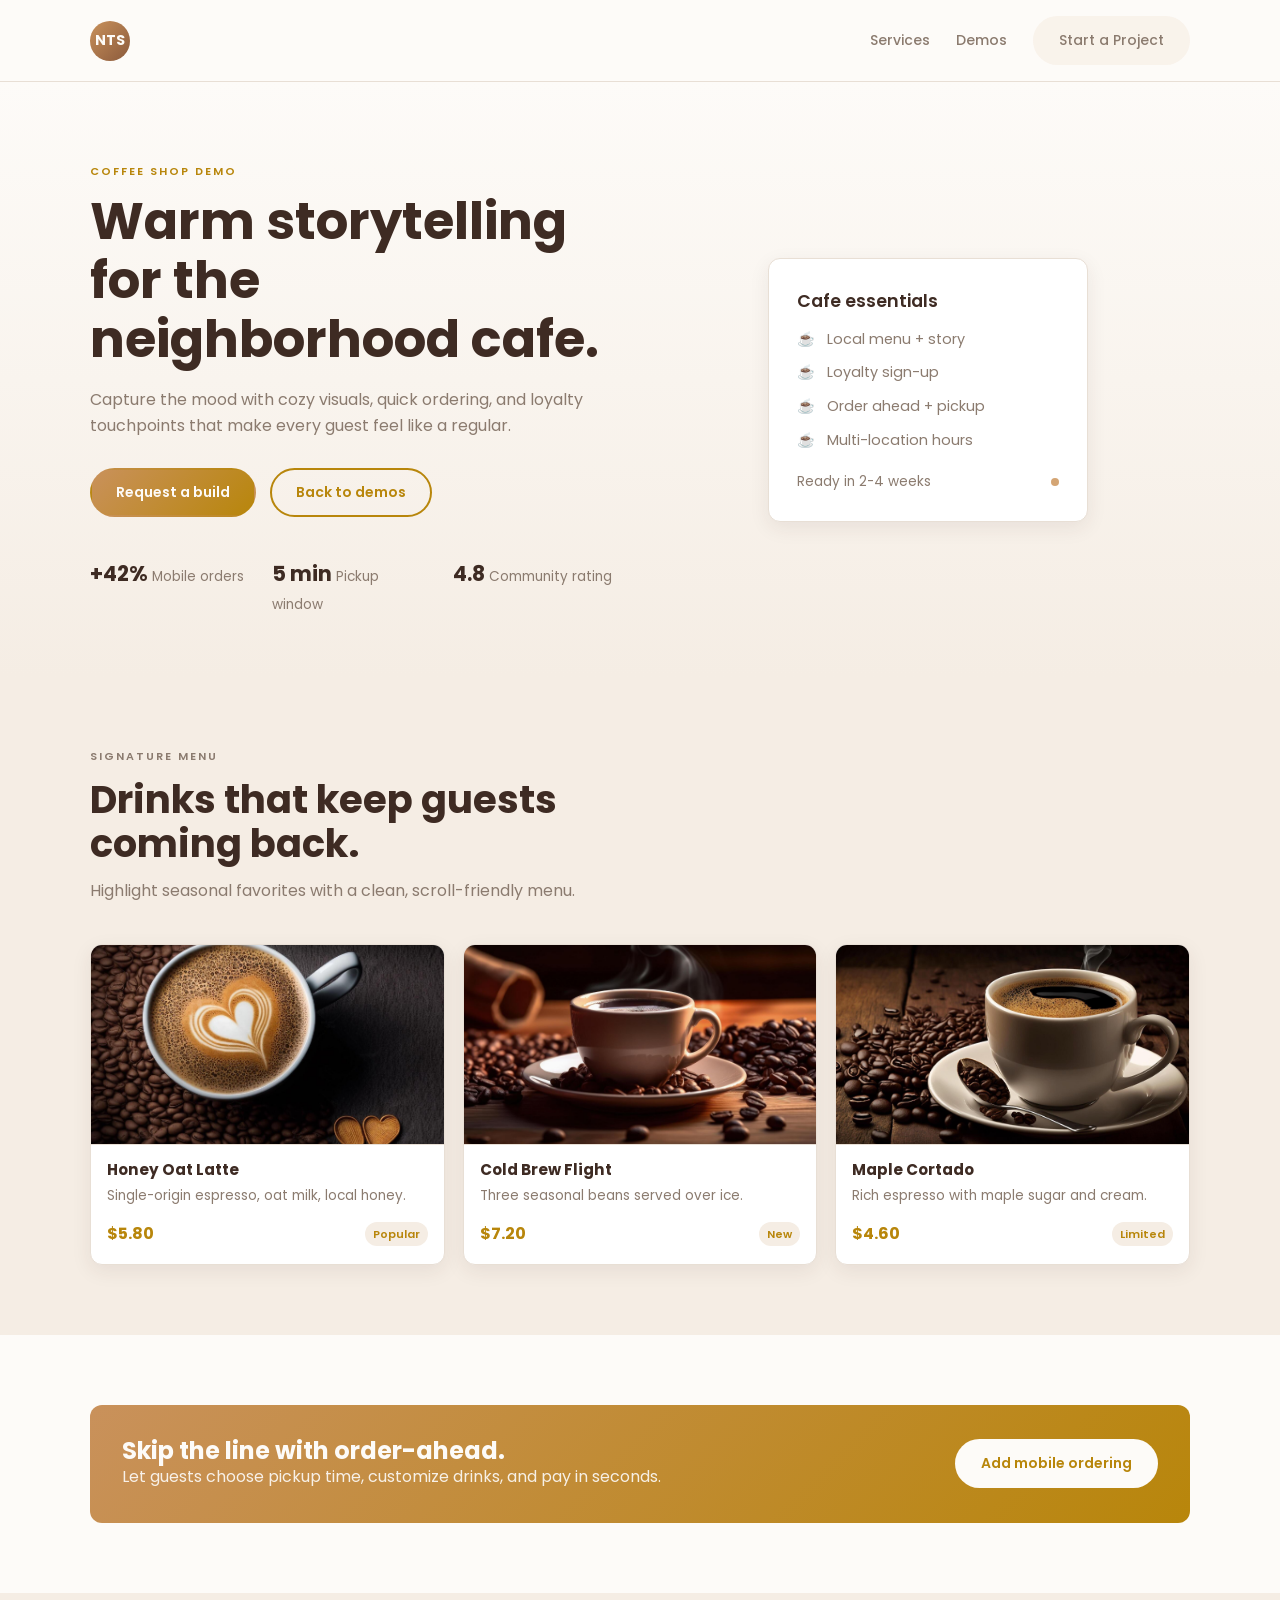
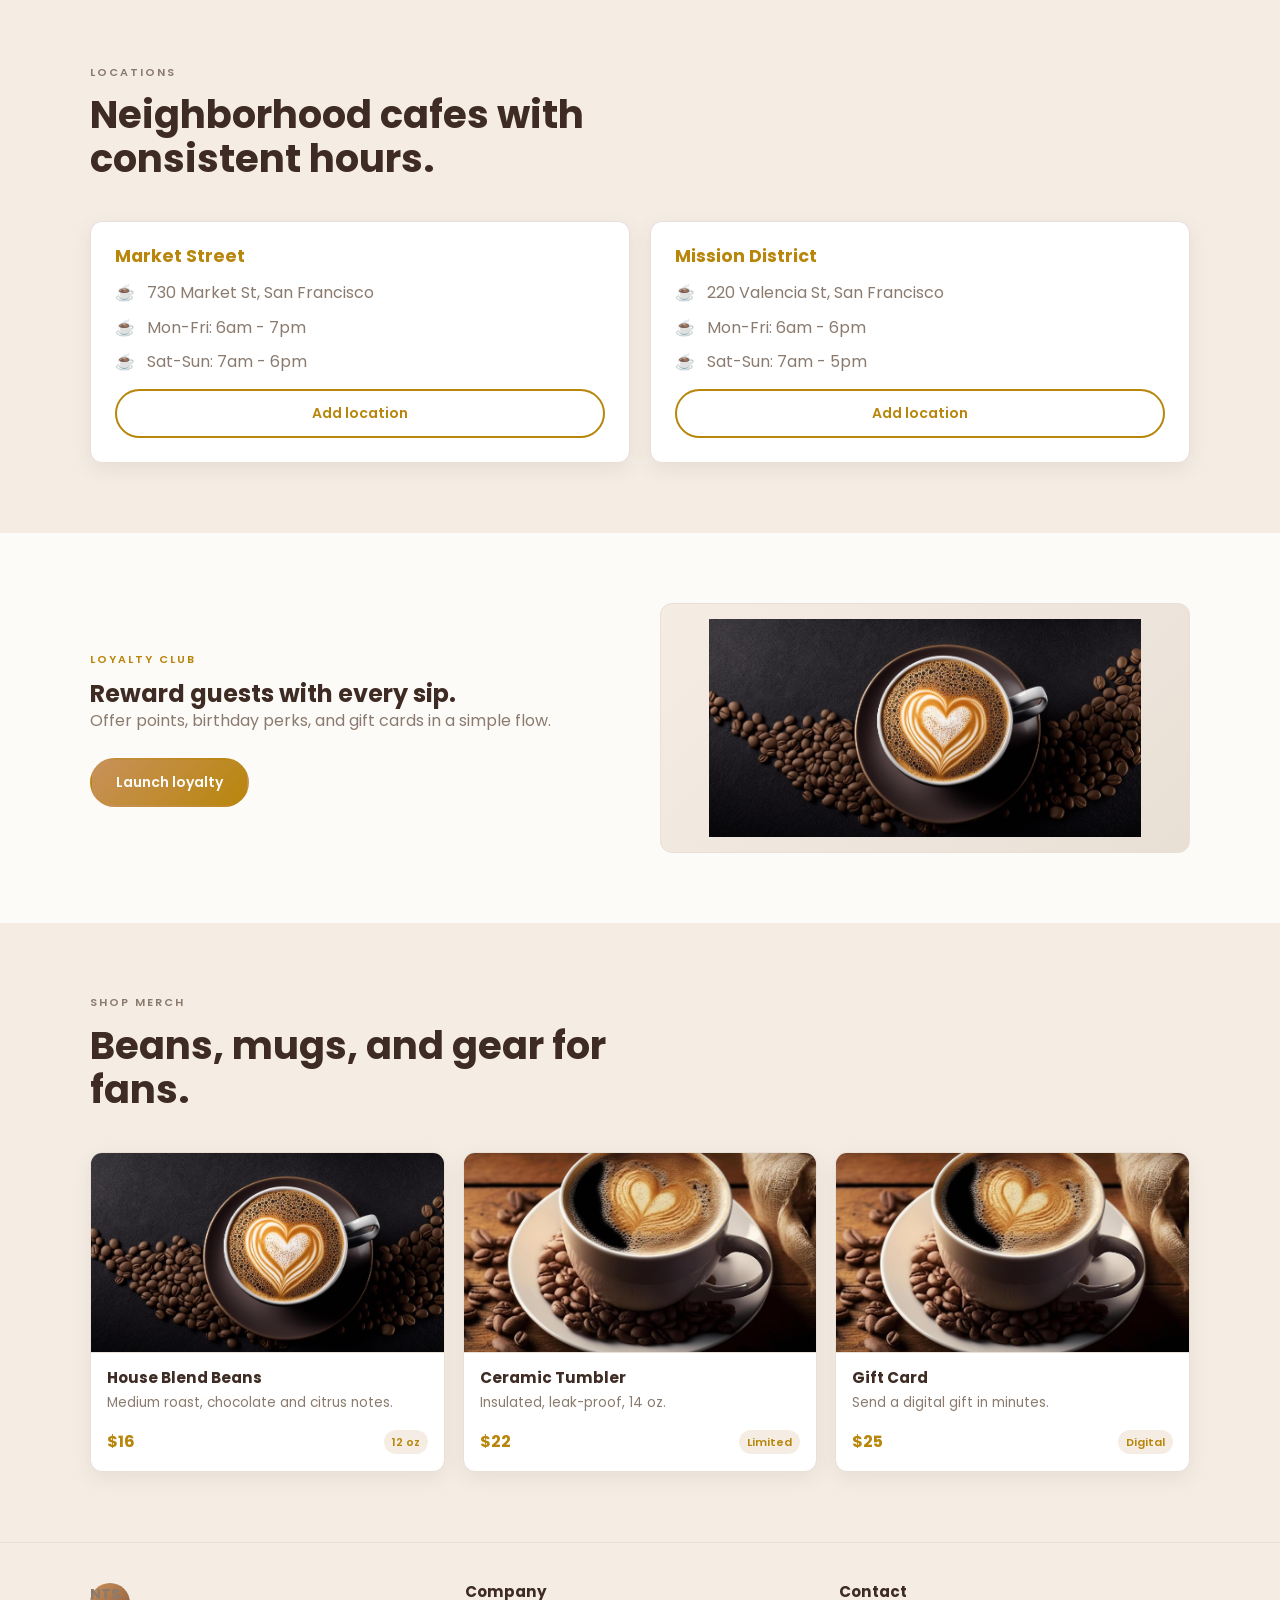
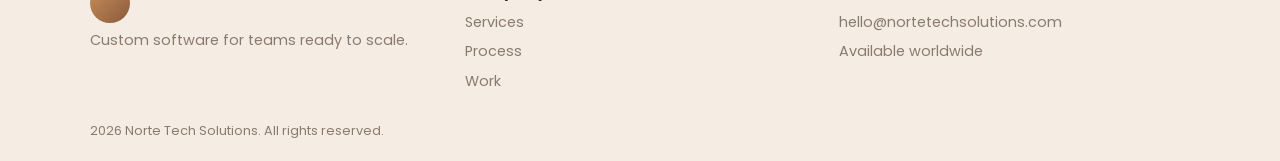
==== coffee-demo.html @ a68f6c1d "feat: coffee shop demo" ====
<!doctype html>
<html lang="en">
  <head>
    <meta charset="utf-8" />
    <meta name="viewport" content="width=device-width, initial-scale=1" />
    <title>Coffee Shop Demo | Norte Tech Solutions</title>
    <meta name="description" content="Coffee shop demo website by Norte Tech Solutions." />
    <link rel="preconnect" href="https://fonts.googleapis.com" />
    <link rel="preconnect" href="https://fonts.gstatic.com" crossorigin />
    <link href="https://fonts.googleapis.com/css2?family=Poppins:wght@400;500;600;700&display=swap" rel="stylesheet" />
    <link rel="stylesheet" href="coffee-styles.css" />
  </head>
  <body>
    <header class="site-header">
      <div class="container nav">
        <a class="brand" href="index.html" aria-label="Norte Tech Solutions">
          <span class="brand-mark">NTS</span>
          <span class="brand-text">
            <span class="brand-name">Norte Tech</span>
            <span class="brand-sub">Solutions</span>
          </span>
        </a>
        <nav class="nav-links" aria-label="Primary">
          <a href="index.html#services">Services</a>
          <a href="index.html#demos">Demos</a>
          <a href="index.html#contact" class="btn btn-light">Start a Project</a>
        </nav>
        <button class="nav-toggle" aria-label="Open menu">
          <span></span><span></span><span></span>
        </button>
      </div>
    </header>

    <main id="top">
      <section class="hero">
        <div class="container hero-grid">
          <div class="hero-copy">
            <p class="eyebrow">Coffee shop demo</p>
            <h1>Warm storytelling for the neighborhood cafe.</h1>
            <p class="lead">
              Capture the mood with cozy visuals, quick ordering, and loyalty touchpoints that make
              every guest feel like a regular.
            </p>
            <div class="hero-actions">
              <a class="btn btn-primary" href="index.html#contact">Request a build</a>
              <a class="btn btn-ghost" href="index.html#demos">Back to demos</a>
            </div>
            <div class="hero-stats">
              <div>
                <span class="stat">+42%</span>
                <span class="stat-label">Mobile orders</span>
              </div>
              <div>
                <span class="stat">5 min</span>
                <span class="stat-label">Pickup window</span>
              </div>
              <div>
                <span class="stat">4.8</span>
                <span class="stat-label">Community rating</span>
              </div>
            </div>
          </div>
          <div class="hero-card">
            <div class="card">
              <p class="card-title">Cafe essentials</p>
              <ul>
                <li>Local menu + story</li>
                <li>Loyalty sign-up</li>
                <li>Order ahead + pickup</li>
                <li>Multi-location hours</li>
              </ul>
              <div class="card-footer">
                <span>Ready in 2-4 weeks</span>
                <span class="pulse"></span>
              </div>
            </div>
            <div class="orb"></div>
          </div>
        </div>
      </section>

      <section class="section alt">
        <div class="container">
          <div class="section-head">
            <p class="eyebrow">Signature menu</p>
            <h2>Drinks that keep guests coming back.</h2>
            <p>Highlight seasonal favorites with a clean, scroll-friendly menu.</p>
          </div>
          <div class="product-grid">
            <article class="product-card">
              <img src="coffee/Screenshot 2026-02-25 114012.png" alt="Honey Oat Latte" class="product-image">
              <div class="product-body">
                <h3>Honey Oat Latte</h3>
                <p>Single-origin espresso, oat milk, local honey.</p>
                <div class="price-row">
                  <span class="price">$5.80</span>
                  <span class="badge">Popular</span>
                </div>
              </div>
            </article>
            <article class="product-card">
              <img src="coffee/Screenshot 2026-02-25 114101.png" alt="Cold Brew Flight" class="product-image">
              <div class="product-body">
                <h3>Cold Brew Flight</h3>
                <p>Three seasonal beans served over ice.</p>
                <div class="price-row">
                  <span class="price">$7.20</span>
                  <span class="badge">New</span>
                </div>
              </div>
            </article>
            <article class="product-card">
              <img src="coffee/Screenshot 2026-02-25 114117.png" alt="Maple Cortado" class="product-image">
              <div class="product-body">
                <h3>Maple Cortado</h3>
                <p>Rich espresso with maple sugar and cream.</p>
                <div class="price-row">
                  <span class="price">$4.60</span>
                  <span class="badge">Limited</span>
                </div>
              </div>
            </article>
          </div>
        </div>
      </section>

      <section class="section">
        <div class="container">
          <div class="cta-band">
            <div>
              <h2>Skip the line with order-ahead.</h2>
              <p>Let guests choose pickup time, customize drinks, and pay in seconds.</p>
            </div>
            <a class="btn btn-primary" href="index.html#contact">Add mobile ordering</a>
          </div>
        </div>
      </section>

      <section class="section alt">
        <div class="container">
          <div class="section-head">
            <p class="eyebrow">Locations</p>
            <h2>Neighborhood cafes with consistent hours.</h2>
          </div>
          <div class="grid-2">
            <div class="panel">
              <h3>Market Street</h3>
              <ul class="panel-list">
                <li>730 Market St, San Francisco</li>
                <li>Mon-Fri: 6am - 7pm</li>
                <li>Sat-Sun: 7am - 6pm</li>
              </ul>
              <a class="btn btn-ghost" href="index.html#contact">Add location</a>
            </div>
            <div class="panel">
              <h3>Mission District</h3>
              <ul class="panel-list">
                <li>220 Valencia St, San Francisco</li>
                <li>Mon-Fri: 6am - 6pm</li>
                <li>Sat-Sun: 7am - 5pm</li>
              </ul>
              <a class="btn btn-ghost" href="index.html#contact">Add location</a>
            </div>
          </div>
        </div>
      </section>

      <section class="section">
        <div class="container split">
          <div>
            <p class="eyebrow">Loyalty club</p>
            <h2>Reward guests with every sip.</h2>
            <p class="lead">Offer points, birthday perks, and gift cards in a simple flow.</p>
            <a class="btn btn-primary" href="index.html#contact">Launch loyalty</a>
          </div>
          <img src="coffee/Screenshot 2026-02-25 114136.png" alt="Coffee Beans" class="media-card">

        </div>
      </section>

      <section class="section alt">
        <div class="container">
          <div class="section-head">
            <p class="eyebrow">Shop merch</p>
            <h2>Beans, mugs, and gear for fans.</h2>
          </div>
          <div class="product-grid">
            <article class="product-card">
              <img src="coffee/Screenshot 2026-02-25 114136.png" alt="House Blend Beans" class="product-image">
              <div class="product-body">
                <h3>House Blend Beans</h3>
                <p>Medium roast, chocolate and citrus notes.</p>
                <div class="price-row">
                  <span class="price">$16</span>
                  <span class="badge">12 oz</span>
                </div>
              </div>
            </article>
            <article class="product-card">
              <img src="coffee/Screenshot 2026-02-25 114159.png" alt="Ceramic Tumbler" class="product-image">
              <div class="product-body">
                <h3>Ceramic Tumbler</h3>
                <p>Insulated, leak-proof, 14 oz.</p>
                <div class="price-row">
                  <span class="price">$22</span>
                  <span class="badge">Limited</span>
                </div>
              </div>
            </article>
            <article class="product-card">
              <img src="coffee/Screenshot 2026-02-25 114159.png" alt="Gift Card" class="product-image">
              <div class="product-body">
                <h3>Gift Card</h3>
                <p>Send a digital gift in minutes.</p>
                <div class="price-row">
                  <span class="price">$25</span>
                  <span class="badge">Digital</span>
                </div>
              </div>
            </article>
          </div>
        </div>
      </section>
    </main>

    <footer class="site-footer">
      <div class="container footer-grid">
        <div>
          <span class="brand-mark">NTS</span>
          <p>Custom software for teams ready to scale.</p>
        </div>
        <div>
          <h4>Company</h4>
          <a href="index.html#services">Services</a>
          <a href="index.html#process">Process</a>
          <a href="index.html#work">Work</a>
        </div>
        <div>
          <h4>Contact</h4>
          <a href="mailto:hello@nortetechsolutions.com">hello@nortetechsolutions.com</a>
          <span>Available worldwide</span>
        </div>
      </div>
      <div class="container footer-bottom">
        <span>2026 Norte Tech Solutions. All rights reserved.</span>
      </div>
    </footer>
  </body>
</html>
---- coffee-styles.css ----
/* Coffee Shop - Warm & Community-Focused */
:root {
  --bg: #fdfbf8;
  --bg-alt: #f5ede4;
  --ink: #3e2b23;
  --muted: #8b7b6f;
  --accent: #b8860b;
  --accent-2: #d4a574;
  --line: #e8dfd5;
  --card: #ffffff;
  --shadow: 0 6px 20px rgba(62, 43, 35, 0.08);
  --radius: 12px;
}

* {
  box-sizing: border-box;
  margin: 0;
  padding: 0;
}

body {
  font-family: "Poppins", "Segoe UI", sans-serif;
  background: var(--bg);
  color: var(--ink);
  line-height: 1.65;
}

h1, h2, h3, h4 {
  font-weight: 700;
  line-height: 1.15;
}

a {
  color: inherit;
  text-decoration: none;
}

.container {
  width: min(1100px, 93vw);
  margin: 0 auto;
}

.site-header {
  position: sticky;
  top: 0;
  z-index: 10;
  background: rgba(253, 251, 248, 0.96);
  border-bottom: 1px solid var(--line);
  padding: 0;
}

.nav {
  display: flex;
  align-items: center;
  justify-content: space-between;
  padding: 16px 0;
}

.brand {
  display: flex;
  align-items: center;
  gap: 10px;
  font-weight: 700;
  font-size: 18px;
}

.brand-mark {
  width: 40px;
  height: 40px;
  border-radius: 50%;
  display: grid;
  place-items: center;
  background: linear-gradient(135deg, #c9915b, #8b5a3c);
  color: var(--bg);
  font-weight: 700;
  font-size: 14px;
}

.brand-text {
  display: none;
}

.nav-links {
  display: flex;
  align-items: center;
  gap: 26px;
}

.nav-links a {
  font-weight: 500;
  font-size: 14px;
  color: var(--muted);
  transition: color 0.2s;
}

.nav-links a:hover {
  color: var(--accent);
}

.nav-toggle {
  display: none;
  background: transparent;
  border: none;
}

.nav-toggle span {
  display: block;
  width: 24px;
  height: 2px;
  background: var(--ink);
  margin: 5px 0;
}

.hero {
  padding: 80px 0 60px;
  position: relative;
  background: linear-gradient(to bottom, var(--bg), var(--bg-alt));
}

.hero-grid {
  display: grid;
  grid-template-columns: 1fr 1fr;
  gap: 50px;
  align-items: center;
}

.eyebrow {
  text-transform: uppercase;
  letter-spacing: 2px;
  font-size: 11px;
  color: var(--accent);
  margin-bottom: 12px;
  font-weight: 600;
}

.hero-copy h1 {
  font-size: 3.2rem;
  margin-bottom: 18px;
  line-height: 1.15;
}

.lead {
  font-size: 1rem;
  color: var(--muted);
  margin-bottom: 24px;
  max-width: 520px;
}

.hero-actions {
  margin: 28px 0 40px;
  display: flex;
  gap: 14px;
  flex-wrap: wrap;
}

.btn {
  display: inline-flex;
  align-items: center;
  justify-content: center;
  padding: 11px 24px;
  border-radius: 999px;
  border: 2px solid transparent;
  font-weight: 600;
  font-size: 14px;
  transition: all 0.2s ease;
  cursor: pointer;
}

.btn:hover {
  transform: translateY(-2px);
}

.btn-primary {
  background: linear-gradient(135deg, #c9915b, #b8860b);
  color: var(--bg);
}

.btn-primary:hover {
  opacity: 0.9;
}

.btn-ghost {
  border-color: var(--accent);
  color: var(--accent);
}

.btn-ghost:hover {
  background: rgba(184, 134, 11, 0.05);
}

.btn-light {
  background: rgba(212, 165, 116, 0.1);
  color: var(--accent);
}

.hero-stats {
  display: grid;
  grid-template-columns: repeat(3, 1fr);
  gap: 20px;
  margin-top: 20px;
}

.stat {
  font-size: 1.3rem;
  font-weight: 700;
}

.stat-label {
  color: var(--muted);
  font-size: 0.85rem;
}

.hero-card {
  position: relative;
  display: grid;
  place-items: center;
}

.card {
  background: var(--card);
  border-radius: var(--radius);
  padding: 28px;
  border: 1px solid var(--line);
  box-shadow: var(--shadow);
  width: 100%;
  max-width: 320px;
}

.card-title {
  font-weight: 600;
  margin-bottom: 12px;
  font-size: 1.1rem;
}

.card ul {
  list-style: none;
  display: grid;
  gap: 10px;
  color: var(--muted);
  font-size: 0.9rem;
}

.card ul li::before {
  content: "☕ ";
  margin-right: 8px;
}

.card-footer {
  display: flex;
  align-items: center;
  justify-content: space-between;
  margin-top: 18px;
  font-size: 0.85rem;
  color: var(--muted);
}

.pulse {
  width: 8px;
  height: 8px;
  border-radius: 50%;
  background: var(--accent-2);
  box-shadow: 0 0 0 0 rgba(212, 165, 116, 0.6);
  animation: pulse 2s infinite;
}

.orb {
  display: none;
}

.section {
  padding: 70px 0;
}

.section.alt {
  background: var(--bg-alt);
}

.section-head {
  max-width: 620px;
  margin-bottom: 40px;
}

.section-head h2 {
  font-size: 2.4rem;
  margin-bottom: 12px;
}

.section-head p {
  color: var(--muted);
}

.product-grid {
  display: grid;
  gap: 18px;
  grid-template-columns: repeat(auto-fit, minmax(210px, 1fr));
}

.product-card {
  background: var(--card);
  border: 1px solid var(--line);
  border-radius: var(--radius);
  overflow: hidden;
  box-shadow: var(--shadow);
  display: grid;
  transition: all 0.3s;
}

.product-card:hover {
  box-shadow: 0 8px 24px rgba(62, 43, 35, 0.1);
  transform: translateY(-4px);
}

.product-image {
  width: 100%;
  height: 200px;
  object-fit: cover;
  object-position: center;
  background: linear-gradient(135deg, #f5ede4, #e8dfd5);
  border-bottom: 1px solid var(--line);
  display: block;
}

.media-card {
  width: 100%;
  height: 250px;
  object-fit: contain;
  background: linear-gradient(135deg, #f5ede4, #e8dfd5);
  border-radius: var(--radius);
  border: 1px solid var(--line);
  padding: 15px;
  box-sizing: border-box;
}

.product-body {
  padding: 16px;
  display: grid;
  gap: 6px;
}

.product-body h3 {
  font-size: 0.95rem;
}

.product-body p {
  color: var(--muted);
  font-size: 0.85rem;
}

.price-row {
  display: flex;
  align-items: center;
  justify-content: space-between;
  gap: 8px;
  margin-top: 8px;
}

.price {
  font-weight: 700;
  font-size: 1rem;
  color: var(--accent);
}

.badge {
  font-size: 11px;
  padding: 3px 8px;
  border-radius: 12px;
  background: var(--bg-alt);
  color: var(--accent);
  font-weight: 600;
}

.grid-2 {
  display: grid;
  gap: 20px;
  grid-template-columns: repeat(auto-fit, minmax(240px, 1fr));
}

.panel {
  background: var(--card);
  border: 1px solid var(--line);
  border-radius: var(--radius);
  padding: 24px;
  display: grid;
  gap: 14px;
  box-shadow: var(--shadow);
}

.panel h3 {
  font-size: 1.1rem;
  color: var(--accent);
}

.panel-list {
  list-style: none;
  color: var(--muted);
  display: grid;
  gap: 8px;
}

.panel-list li::before {
  content: "☕ ";
  margin-right: 8px;
}

.split {
  display: grid;
  gap: 40px;
  grid-template-columns: 1fr 1fr;
  align-items: center;
}

.cta-band {
  background: linear-gradient(135deg, #c9915b, #b8860b);
  color: var(--bg);
  border-radius: var(--radius);
  padding: 32px;
  display: flex;
  align-items: center;
  justify-content: space-between;
  gap: 24px;
  flex-wrap: wrap;
}

.cta-band h2 {
  color: var(--bg);
}

.cta-band p {
  color: rgba(253, 251, 248, 0.9);
}

.cta-band .btn {
  background: var(--bg);
  color: var(--accent);
}

.cta-band .btn:hover {
  opacity: 0.95;
}

.site-footer {
  padding: 40px 0 20px;
  border-top: 1px solid var(--line);
  background: var(--bg-alt);
}

.footer-grid {
  display: grid;
  gap: 24px;
  grid-template-columns: repeat(auto-fit, minmax(200px, 1fr));
}

.footer-grid h4 {
  margin-bottom: 10px;
  font-size: 0.95rem;
}

.footer-grid a,
.footer-grid span,
.footer-grid p {
  color: var(--muted);
  display: block;
  margin-bottom: 6px;
  font-size: 0.9rem;
}

.footer-bottom {
  margin-top: 20px;
  display: flex;
  justify-content: space-between;
  flex-wrap: wrap;
  color: var(--muted);
  font-size: 0.8rem;
}

@keyframes pulse {
  0% { box-shadow: 0 0 0 0 rgba(212, 165, 116, 0.6); }
  70% { box-shadow: 0 0 0 10px rgba(212, 165, 116, 0); }
  100% { box-shadow: 0 0 0 0 rgba(212, 165, 116, 0); }
}

@media (max-width: 860px) {
  .nav-links {
    display: none;
  }

  .nav-toggle {
    display: block;
  }

  .hero-grid {
    grid-template-columns: 1fr;
    gap: 40px;
  }

  .hero-copy h1 {
    font-size: 2.4rem;
  }

  .split {
    grid-template-columns: 1fr;
    gap: 32px;
  }

  .cta-band {
    padding: 24px;
    flex-direction: column;
    text-align: center;
  }
}
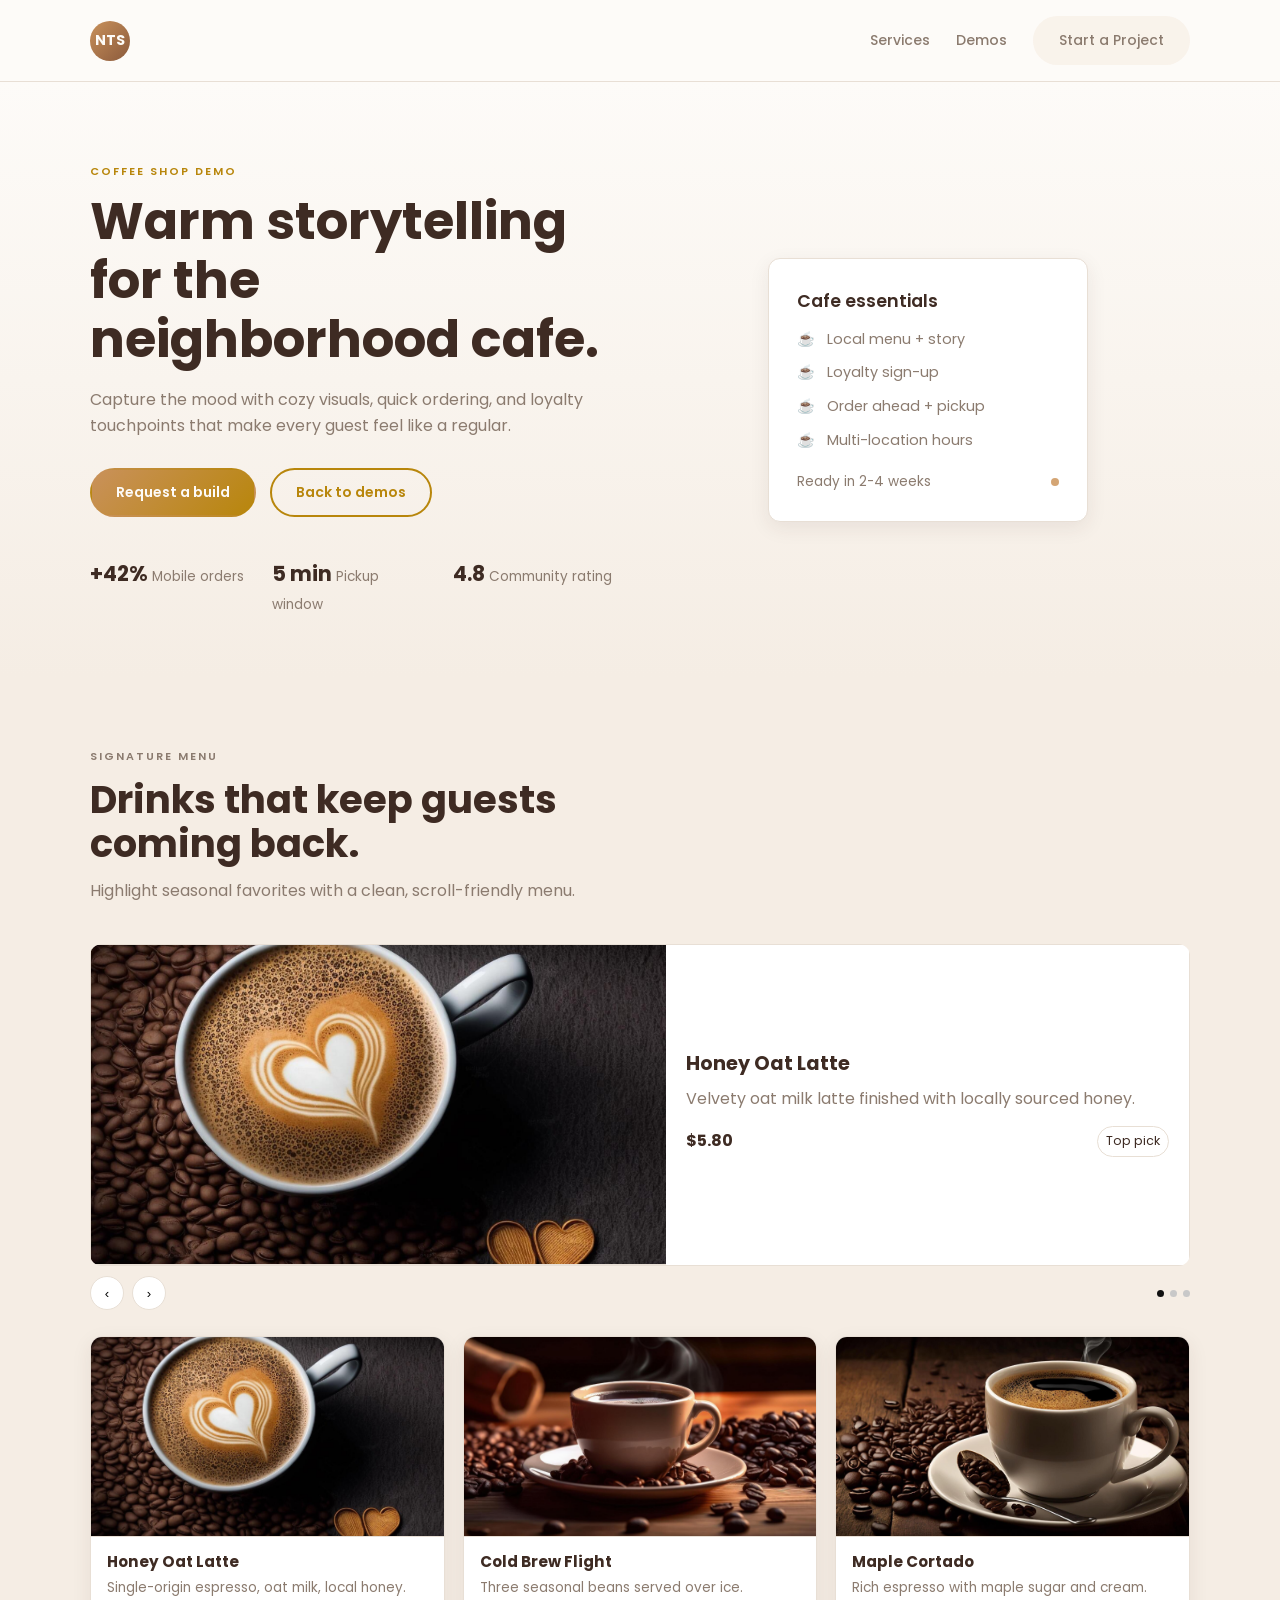
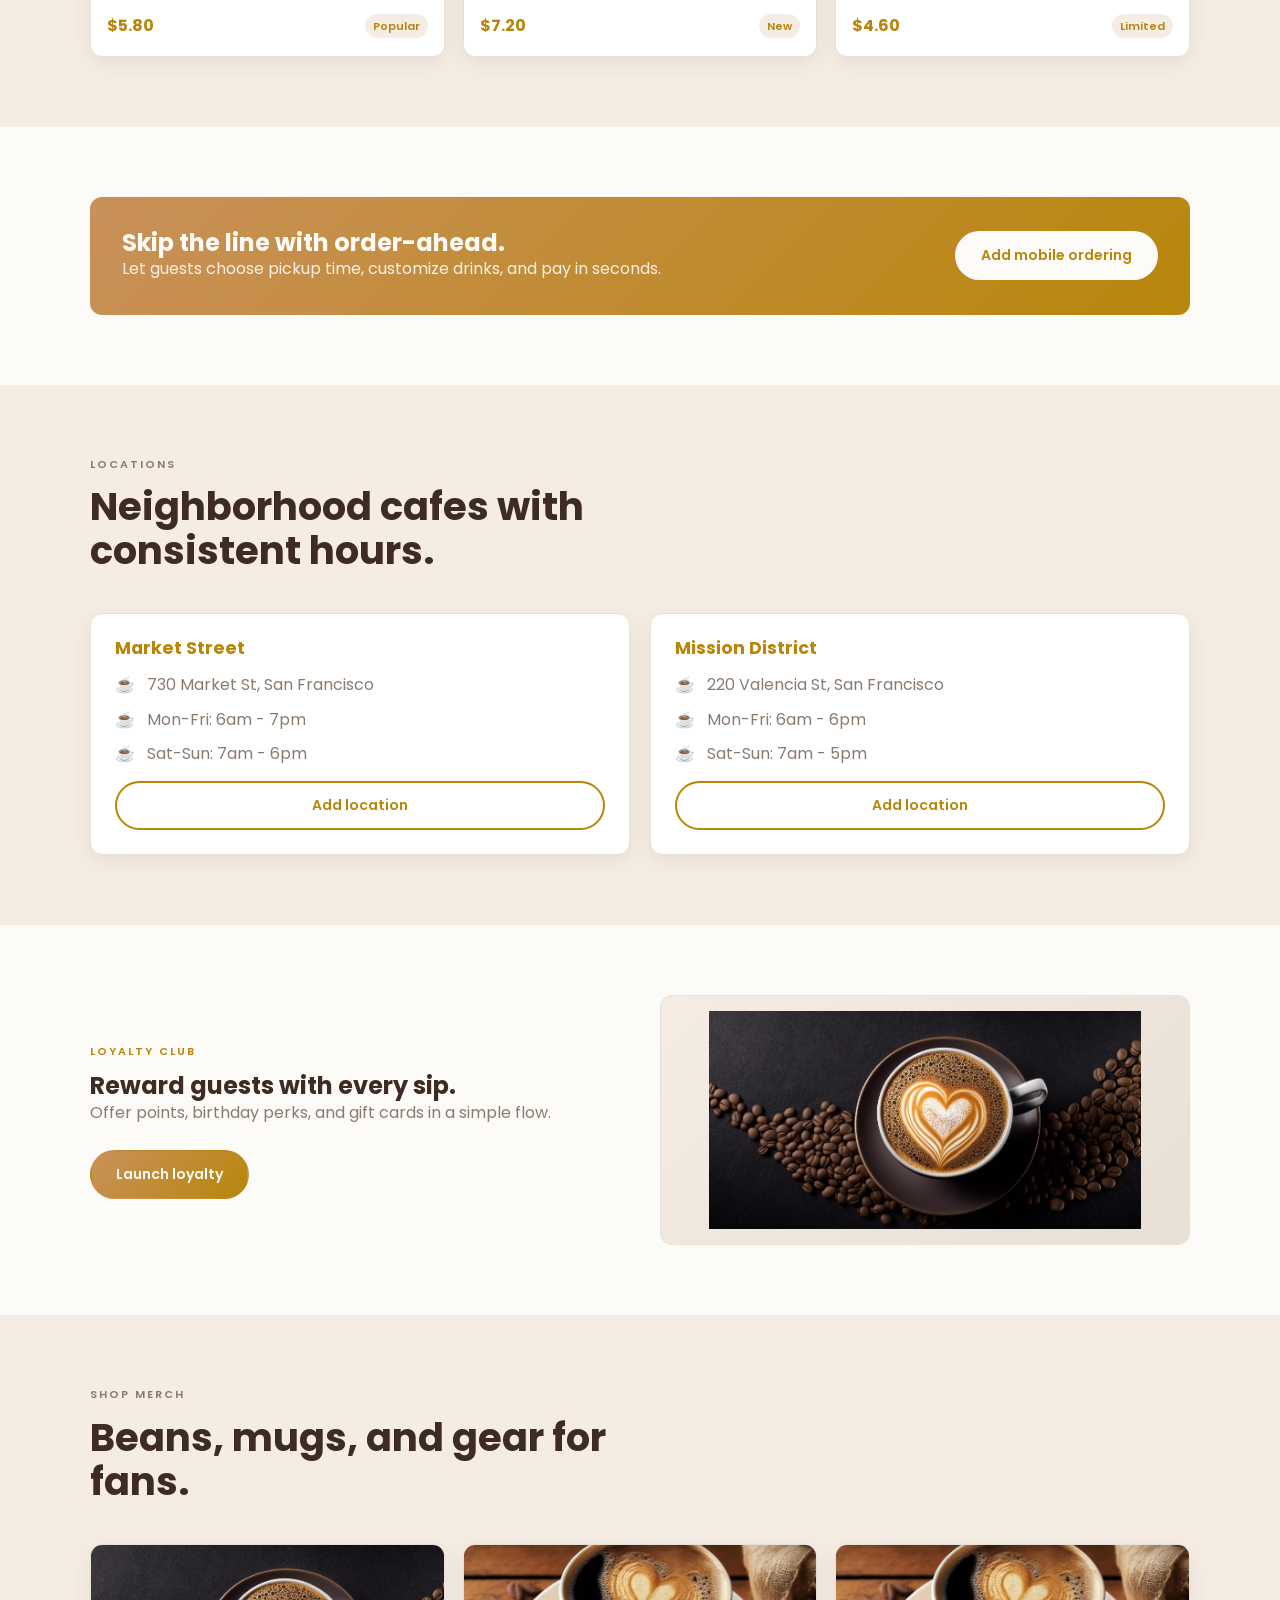
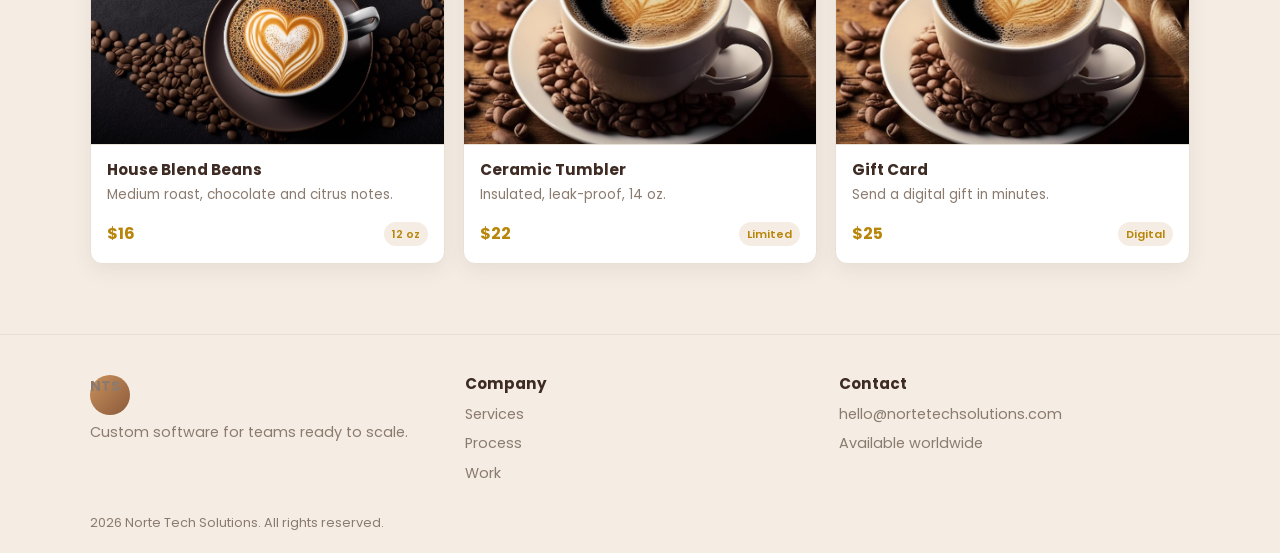
==== commit 533ef7c6: "feat: highlisghts with carousell" ====
--- a/coffee-demo.html
+++ b/coffee-demo.html
@@ -9,6 +9,9 @@
     <link rel="preconnect" href="https://fonts.gstatic.com" crossorigin />
     <link href="https://fonts.googleapis.com/css2?family=Poppins:wght@400;500;600;700&display=swap" rel="stylesheet" />
     <link rel="stylesheet" href="coffee-styles.css" />
+    <link rel="stylesheet" href="chat-widget.css" />
+    <link rel="stylesheet" href="image-zoom.css" />
+    <link rel="stylesheet" href="highlight-carousel.css" />
   </head>
   <body>
     <header class="site-header">
@@ -86,6 +89,52 @@
             <h2>Drinks that keep guests coming back.</h2>
             <p>Highlight seasonal favorites with a clean, scroll-friendly menu.</p>
           </div>
+          <div class="highlights-carousel" data-carousel>
+            <div class="highlights-viewport">
+              <div class="highlights-track">
+                <article class="highlight-slide">
+                  <img src="coffee/Screenshot 2026-02-25 114012.png" alt="Honey Oat Latte highlight" class="product-image" />
+                  <div class="highlight-copy">
+                    <h3>Honey Oat Latte</h3>
+                    <p>Velvety oat milk latte finished with locally sourced honey.</p>
+                    <div class="highlight-meta">
+                      <span class="highlight-price">$5.80</span>
+                      <span class="highlight-tag">Top pick</span>
+                    </div>
+                  </div>
+                </article>
+                <article class="highlight-slide">
+                  <img src="coffee/Screenshot 2026-02-25 114101.png" alt="Cold Brew Flight highlight" class="product-image" />
+                  <div class="highlight-copy">
+                    <h3>Cold Brew Flight</h3>
+                    <p>Three single-origin cold brews for tasting and comparison.</p>
+                    <div class="highlight-meta">
+                      <span class="highlight-price">$7.20</span>
+                      <span class="highlight-tag">New release</span>
+                    </div>
+                  </div>
+                </article>
+                <article class="highlight-slide">
+                  <img src="coffee/Screenshot 2026-02-25 114117.png" alt="Maple Cortado highlight" class="product-image" />
+                  <div class="highlight-copy">
+                    <h3>Maple Cortado</h3>
+                    <p>Balanced espresso and maple for a warm seasonal finish.</p>
+                    <div class="highlight-meta">
+                      <span class="highlight-price">$4.60</span>
+                      <span class="highlight-tag">Seasonal</span>
+                    </div>
+                  </div>
+                </article>
+              </div>
+            </div>
+            <div class="highlights-controls">
+              <div class="highlights-buttons">
+                <button class="carousel-btn" data-carousel-prev aria-label="Previous highlight">‹</button>
+                <button class="carousel-btn" data-carousel-next aria-label="Next highlight">›</button>
+              </div>
+              <div class="highlights-dots" aria-label="Carousel pagination"></div>
+            </div>
+          </div>
           <div class="product-grid">
             <article class="product-card">
               <img src="coffee/Screenshot 2026-02-25 114012.png" alt="Honey Oat Latte" class="product-image">
@@ -245,5 +294,8 @@
         <span>2026 Norte Tech Solutions. All rights reserved.</span>
       </div>
     </footer>
+    <script src="chat-widget.js"></script>
+    <script src="image-zoom.js"></script>
+    <script src="highlight-carousel.js"></script>
   </body>
 </html>
--- a/image-zoom.css
+++ b/image-zoom.css
@@ -0,0 +1,63 @@
+/* Image zoom lightbox */
+.product-image,
+.menu-image {
+  cursor: zoom-in;
+}
+
+.image-zoom-overlay {
+  position: fixed;
+  inset: 0;
+  background: rgba(0, 0, 0, 0.82);
+  display: none;
+  align-items: center;
+  justify-content: center;
+  padding: 24px;
+  z-index: 10000;
+}
+
+.image-zoom-overlay.active {
+  display: flex;
+}
+
+.image-zoom-modal {
+  position: relative;
+  max-width: min(92vw, 1100px);
+  max-height: 88vh;
+  width: auto;
+}
+
+.image-zoom-modal img {
+  width: auto;
+  height: auto;
+  max-width: 100%;
+  max-height: 88vh;
+  display: block;
+  border-radius: 10px;
+  box-shadow: 0 24px 60px rgba(0, 0, 0, 0.45);
+}
+
+.image-zoom-close {
+  position: absolute;
+  top: -14px;
+  right: -14px;
+  width: 34px;
+  height: 34px;
+  border: none;
+  border-radius: 50%;
+  background: #ffffff;
+  color: #111111;
+  font-size: 22px;
+  line-height: 1;
+  cursor: pointer;
+}
+
+@media (max-width: 640px) {
+  .image-zoom-overlay {
+    padding: 14px;
+  }
+
+  .image-zoom-close {
+    top: -10px;
+    right: -8px;
+  }
+}
--- a/highlight-carousel.css
+++ b/highlight-carousel.css
@@ -0,0 +1,116 @@
+/* Product highlights carousel */
+.highlights-carousel {
+  margin: 18px 0 26px;
+  position: relative;
+}
+
+.highlights-viewport {
+  overflow: hidden;
+  border-radius: 12px;
+}
+
+.highlights-track {
+  display: flex;
+  transition: transform 0.35s ease;
+  will-change: transform;
+}
+
+.highlight-slide {
+  min-width: 100%;
+  display: grid;
+  grid-template-columns: 1.1fr 1fr;
+  background: var(--card, #fff);
+  border: 1px solid var(--line, #e8e8e8);
+}
+
+.highlight-slide img {
+  width: 100%;
+  height: 320px;
+  object-fit: cover;
+  display: block;
+}
+
+.highlight-copy {
+  padding: 20px;
+  display: grid;
+  gap: 10px;
+  align-content: center;
+}
+
+.highlight-copy h3 {
+  margin: 0;
+  font-size: 1.2rem;
+}
+
+.highlight-copy p {
+  margin: 0;
+  color: var(--muted, #666);
+}
+
+.highlight-meta {
+  display: flex;
+  align-items: center;
+  justify-content: space-between;
+  gap: 10px;
+  margin-top: 4px;
+}
+
+.highlight-price {
+  font-weight: 700;
+}
+
+.highlight-tag {
+  font-size: 0.78rem;
+  border: 1px solid var(--line, #e8e8e8);
+  padding: 4px 8px;
+  border-radius: 999px;
+}
+
+.highlights-controls {
+  display: flex;
+  align-items: center;
+  justify-content: space-between;
+  margin-top: 10px;
+}
+
+.highlights-buttons {
+  display: flex;
+  gap: 8px;
+}
+
+.carousel-btn {
+  width: 34px;
+  height: 34px;
+  border: 1px solid var(--line, #e8e8e8);
+  background: var(--card, #fff);
+  border-radius: 50%;
+  cursor: pointer;
+}
+
+.highlights-dots {
+  display: flex;
+  gap: 6px;
+}
+
+.highlights-dot {
+  width: 7px;
+  height: 7px;
+  border-radius: 50%;
+  background: #c8c8c8;
+  border: none;
+  cursor: pointer;
+}
+
+.highlights-dot.active {
+  background: #111;
+}
+
+@media (max-width: 860px) {
+  .highlight-slide {
+    grid-template-columns: 1fr;
+  }
+
+  .highlight-slide img {
+    height: 240px;
+  }
+}
